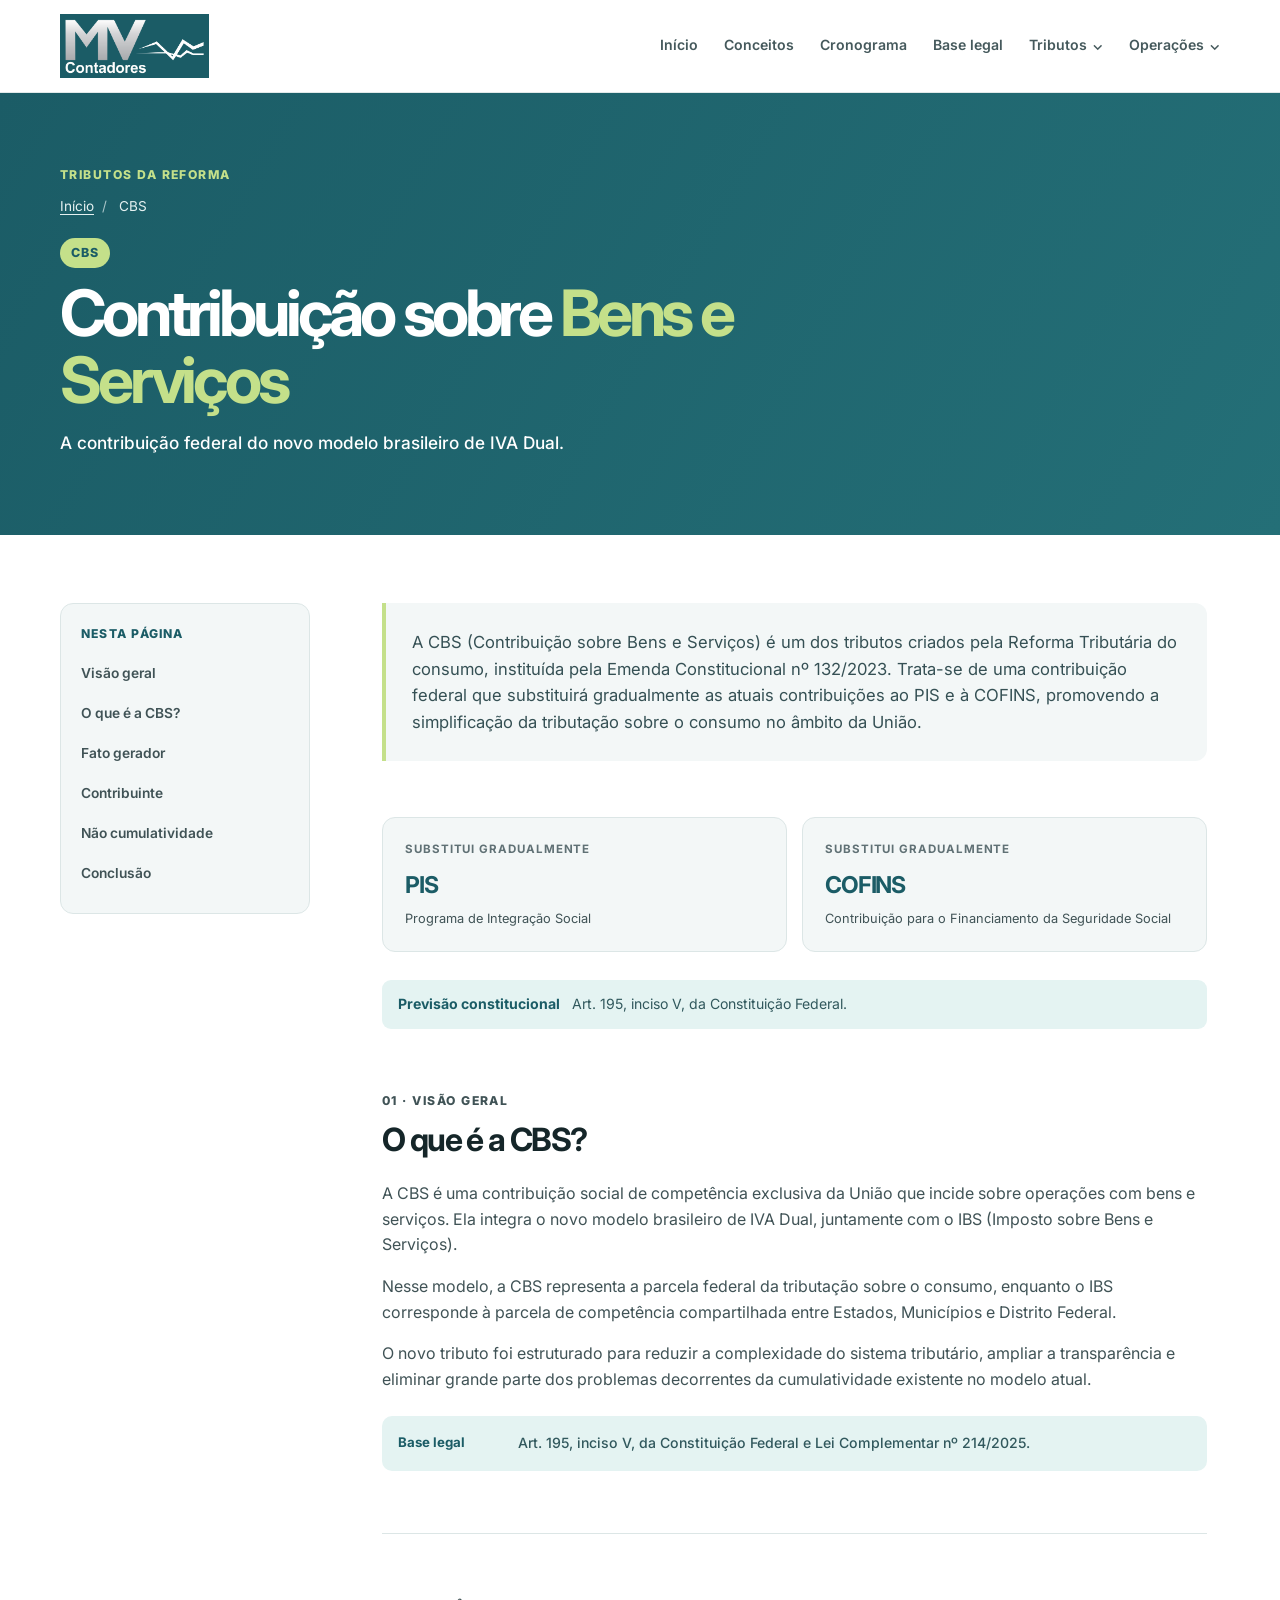
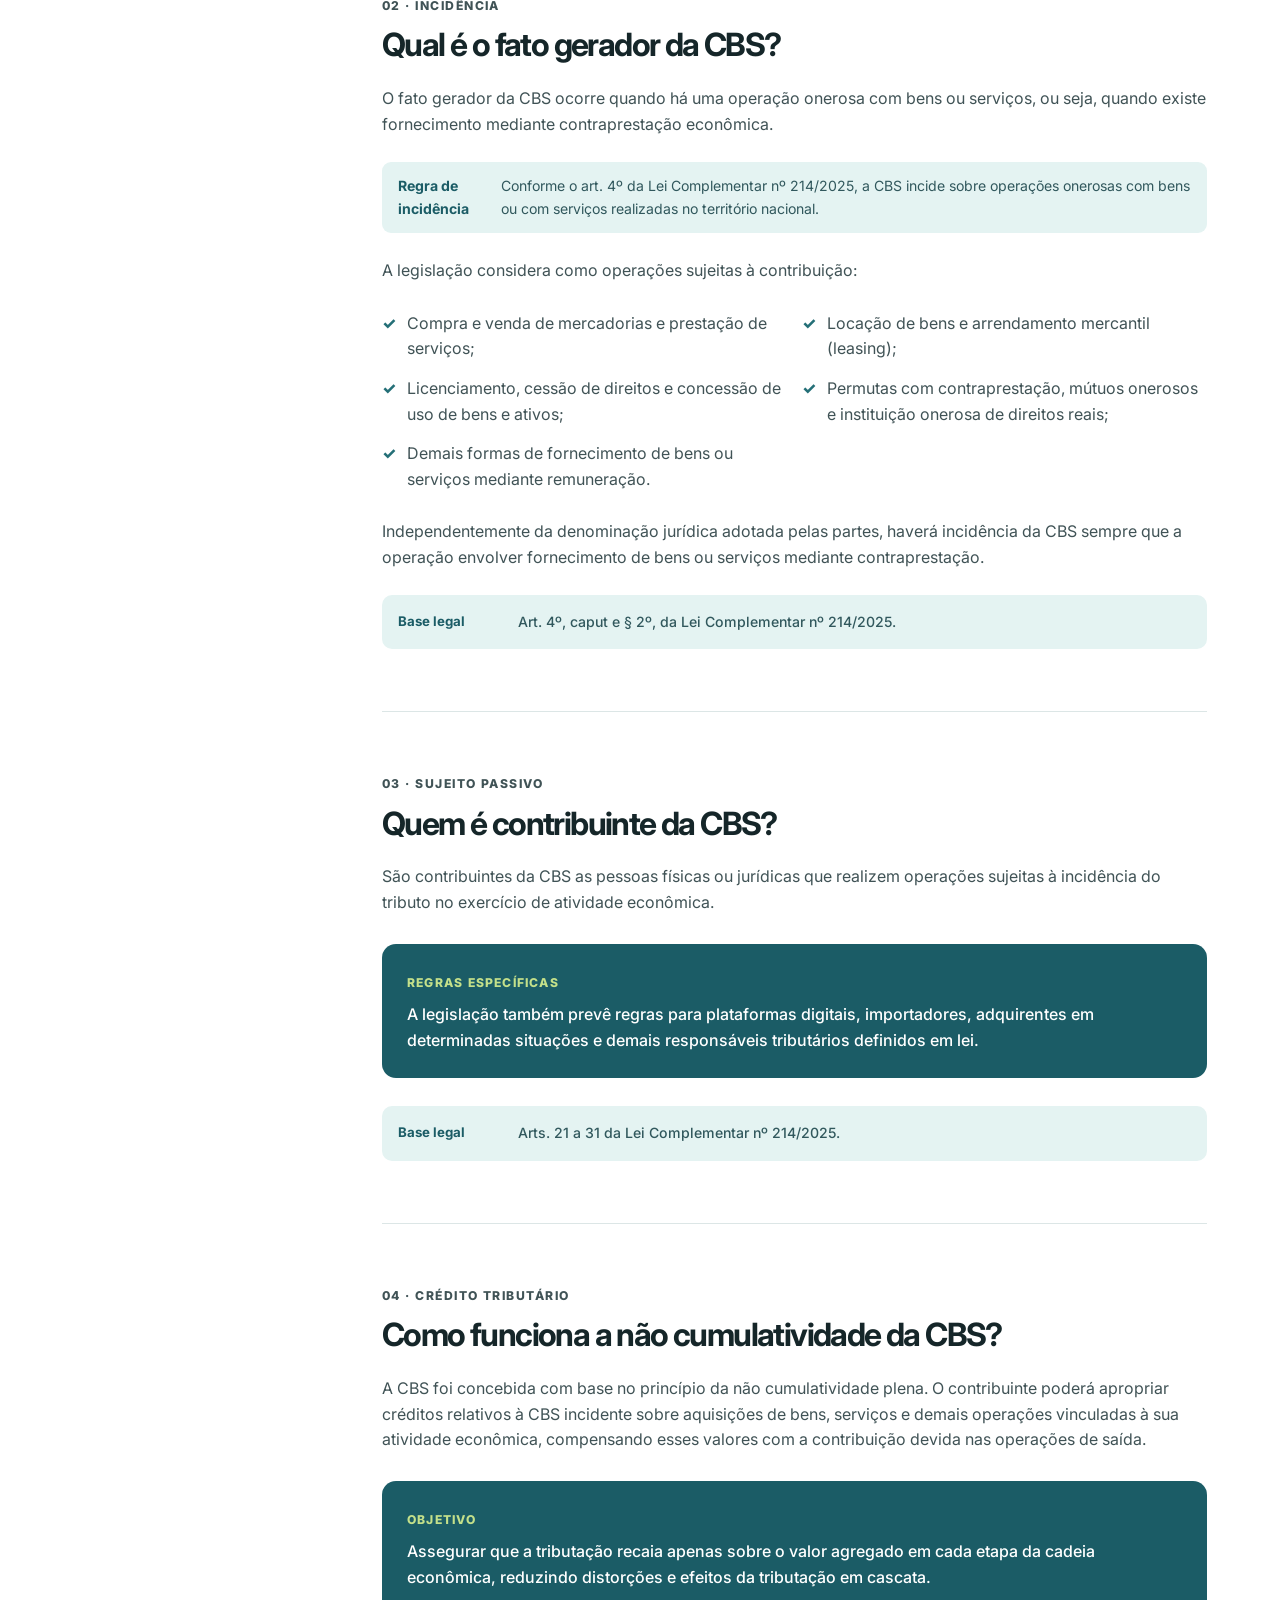
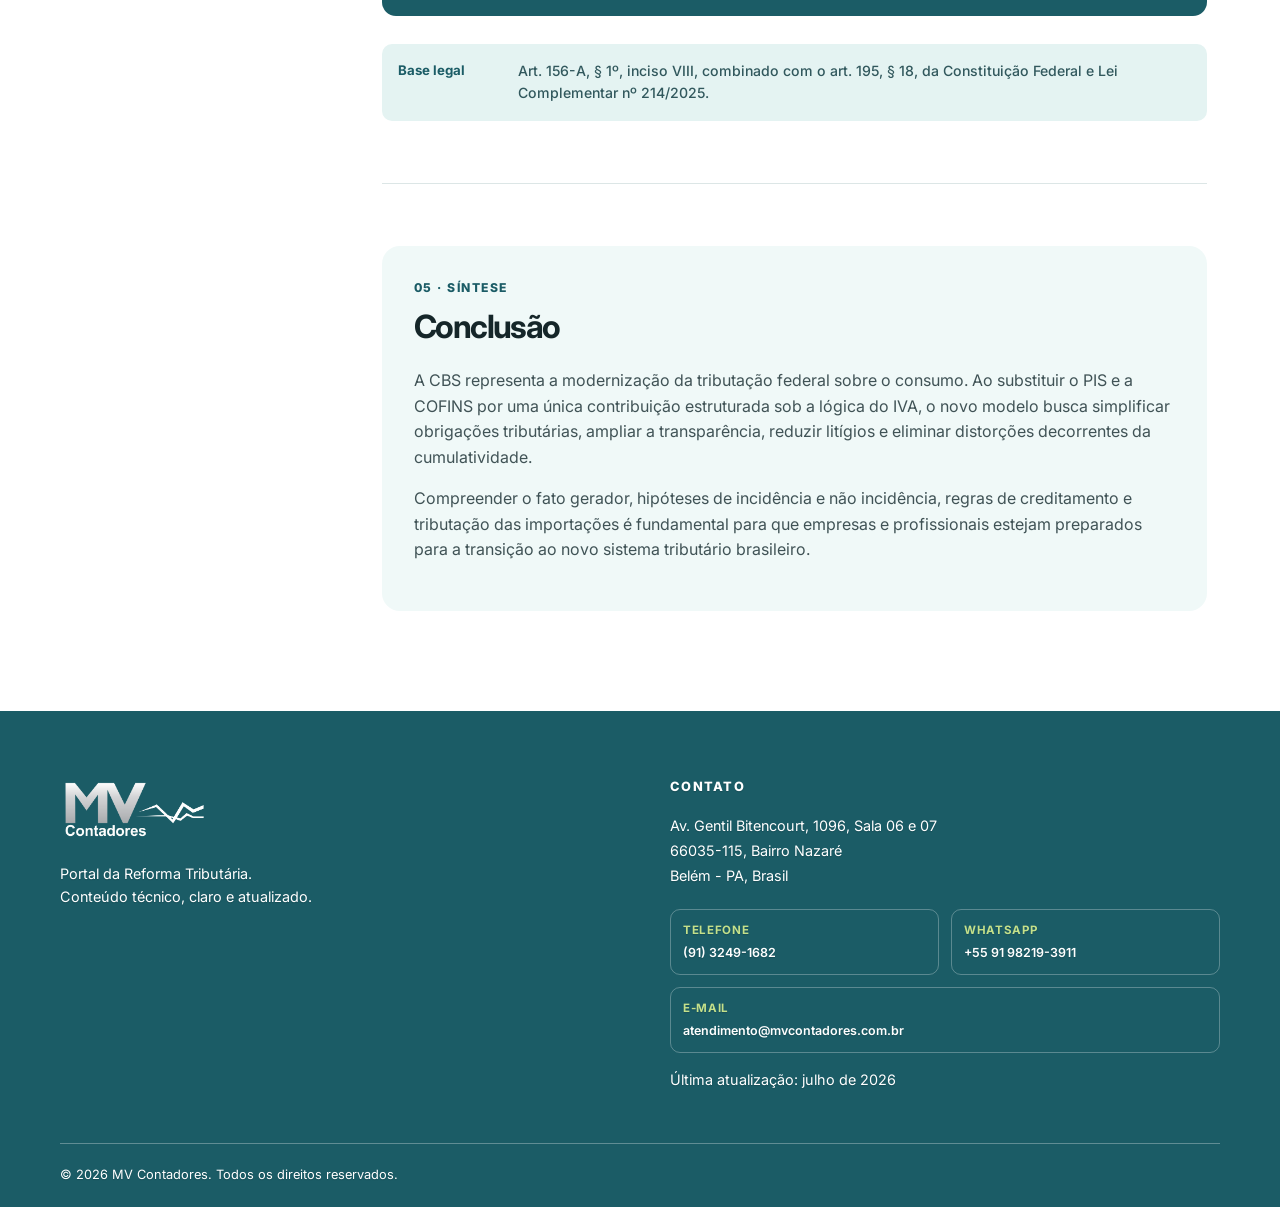
==== cbs.html @ 223dea52 "Add files via upload" ====
<!DOCTYPE html>
<html lang="pt-BR">
<head><meta charset="UTF-8" /><meta name="viewport" content="width=device-width, initial-scale=1.0" /><meta name="description" content="CBS: o que é, fato gerador, contribuinte e não cumulatividade." /><title>CBS | MV Contadores</title><link rel="preconnect" href="https://fonts.googleapis.com" /><link rel="preconnect" href="https://fonts.gstatic.com" crossorigin /><link href="https://fonts.googleapis.com/css2?family=Inter:wght@400;500;600;700;800&display=swap" rel="stylesheet" /><link rel="stylesheet" href="style.css" /></head>
<body>
  <a class="skip-link" href="#conteudo">Pular para o conteúdo</a>
  <header class="site-header"><div class="container header-content"><a class="brand" href="index.html"><img class="brand-logo" src="IMG/logo-escritorio.png" alt="Logo do escritório" onerror="this.style.display='none';this.nextElementSibling.style.display='inline'" /><span class="brand-name logo-fallback">Logo do escritório</span></a><button class="menu-toggle" type="button" aria-expanded="false" aria-controls="main-nav"><span class="sr-only">Abrir menu</span><span></span><span></span><span></span></button><nav id="main-nav" class="main-nav" aria-label="Navegação principal"><a href="index.html">Início</a><a href="conceitos.html">Conceitos</a><a href="https://sites.google.com/mvcontadores.com.br/mvreformatributria/cronograma-da-reforma-tribut%C3%A1ria">Cronograma</a><a href="base-legal.html">Base legal</a><details class="nav-dropdown"><summary>Tributos</summary><div class="dropdown-menu"><a href="ibs.html">IBS</a><a class="active" href="cbs.html">CBS</a><a href="https://sites.google.com/mvcontadores.com.br/mvreformatributria/is">IS</a><a href="https://sites.google.com/mvcontadores.com.br/mvreformatributria/base-de-c%C3%A1lculo-do-ibs-e-da-cbs">Base de cálculo</a><a href="https://sites.google.com/mvcontadores.com.br/mvreformatributria/incid%C3%AAncia-e-n%C3%A3o-incid%C3%AAncia">Incidência e não incidência</a></div></details><details class="nav-dropdown"><summary>Operações</summary><div class="dropdown-menu"><a href="https://sites.google.com/mvcontadores.com.br/mvreformatributria/split-payment">Split Payment</a><a href="https://sites.google.com/mvcontadores.com.br/mvreformatributria/regras-operacionais-especiais">Regras operacionais especiais</a><a href="https://sites.google.com/mvcontadores.com.br/mvreformatributria/regimes-diferenciados">Regimes diferenciados</a><a href="https://sites.google.com/mvcontadores.com.br/mvreformatributria/novos-elementos-nf-e">Novos elementos NF-e</a></div></details></nav></div></header>
  <main id="conteudo">
    <section class="page-hero tax-page-hero cbs-page-hero"><div class="container"><p class="eyebrow">Tributos da Reforma</p><p class="breadcrumb"><a href="index.html">Início</a><span>/</span> CBS</p><span class="tax-hero-label">CBS</span><h1>Contribuição sobre <span>Bens e Serviços</span></h1><p>A contribuição federal do novo modelo brasileiro de IVA Dual.</p></div></section>
    <section class="section tax-page"><div class="container tax-page-grid"><aside class="concepts-index" aria-label="Nesta página"><p>Nesta página</p><a href="#visao-geral">Visão geral</a><a href="#o-que-e">O que é a CBS?</a><a href="#fato-gerador">Fato gerador</a><a href="#contribuinte">Contribuinte</a><a href="#nao-cumulatividade">Não cumulatividade</a><a href="#conclusao">Conclusão</a></aside><article class="article-content tax-article">
      <section id="visao-geral"><p class="article-intro">A CBS (Contribuição sobre Bens e Serviços) é um dos tributos criados pela Reforma Tributária do consumo, instituída pela Emenda Constitucional nº 132/2023. Trata-se de uma contribuição federal que substituirá gradualmente as atuais contribuições ao PIS e à COFINS, promovendo a simplificação da tributação sobre o consumo no âmbito da União.</p><div class="tax-replacement"><div><span>Substitui gradualmente</span><strong>PIS</strong><small>Programa de Integração Social</small></div><div><span>Substitui gradualmente</span><strong>COFINS</strong><small>Contribuição para o Financiamento da Seguridade Social</small></div></div><div class="legal-inline"><strong>Previsão constitucional</strong><span>Art. 195, inciso V, da Constituição Federal.</span></div></section>
      <section id="o-que-e" class="tax-section"><p class="eyebrow">01 · Visão geral</p><h2>O que é a CBS?</h2><p>A CBS é uma contribuição social de competência exclusiva da União que incide sobre operações com bens e serviços. Ela integra o novo modelo brasileiro de IVA Dual, juntamente com o IBS (Imposto sobre Bens e Serviços).</p><p>Nesse modelo, a CBS representa a parcela federal da tributação sobre o consumo, enquanto o IBS corresponde à parcela de competência compartilhada entre Estados, Municípios e Distrito Federal.</p><p>O novo tributo foi estruturado para reduzir a complexidade do sistema tributário, ampliar a transparência e eliminar grande parte dos problemas decorrentes da cumulatividade existente no modelo atual.</p><div class="importance"><strong>Base legal</strong><p>Art. 195, inciso V, da Constituição Federal e Lei Complementar nº 214/2025.</p></div></section>
      <section id="fato-gerador" class="tax-section"><p class="eyebrow">02 · Incidência</p><h2>Qual é o fato gerador da CBS?</h2><p>O fato gerador da CBS ocorre quando há uma operação onerosa com bens ou serviços, ou seja, quando existe fornecimento mediante contraprestação econômica.</p><div class="legal-inline"><strong>Regra de incidência</strong><span>Conforme o art. 4º da Lei Complementar nº 214/2025, a CBS incide sobre operações onerosas com bens ou com serviços realizadas no território nacional.</span></div><p>A legislação considera como operações sujeitas à contribuição:</p><ul class="feature-list tax-list"><li>Compra e venda de mercadorias e prestação de serviços;</li><li>Locação de bens e arrendamento mercantil (leasing);</li><li>Licenciamento, cessão de direitos e concessão de uso de bens e ativos;</li><li>Permutas com contraprestação, mútuos onerosos e instituição onerosa de direitos reais;</li><li>Demais formas de fornecimento de bens ou serviços mediante remuneração.</li></ul><p>Independentemente da denominação jurídica adotada pelas partes, haverá incidência da CBS sempre que a operação envolver fornecimento de bens ou serviços mediante contraprestação.</p><div class="importance"><strong>Base legal</strong><p>Art. 4º, caput e § 2º, da Lei Complementar nº 214/2025.</p></div></section>
      <section id="contribuinte" class="tax-section"><p class="eyebrow">03 · Sujeito passivo</p><h2>Quem é contribuinte da CBS?</h2><p>São contribuintes da CBS as pessoas físicas ou jurídicas que realizem operações sujeitas à incidência do tributo no exercício de atividade econômica.</p><div class="tax-highlight"><span>Regras específicas</span><p>A legislação também prevê regras para plataformas digitais, importadores, adquirentes em determinadas situações e demais responsáveis tributários definidos em lei.</p></div><div class="importance"><strong>Base legal</strong><p>Arts. 21 a 31 da Lei Complementar nº 214/2025.</p></div></section>
      <section id="nao-cumulatividade" class="tax-section"><p class="eyebrow">04 · Crédito tributário</p><h2>Como funciona a não cumulatividade da CBS?</h2><p>A CBS foi concebida com base no princípio da não cumulatividade plena. O contribuinte poderá apropriar créditos relativos à CBS incidente sobre aquisições de bens, serviços e demais operações vinculadas à sua atividade econômica, compensando esses valores com a contribuição devida nas operações de saída.</p><div class="tax-highlight"><span>Objetivo</span><p>Assegurar que a tributação recaia apenas sobre o valor agregado em cada etapa da cadeia econômica, reduzindo distorções e efeitos da tributação em cascata.</p></div><div class="importance"><strong>Base legal</strong><p>Art. 156-A, § 1º, inciso VIII, combinado com o art. 195, § 18, da Constituição Federal e Lei Complementar nº 214/2025.</p></div></section>
      <section id="conclusao" class="tax-section tax-conclusion"><p class="eyebrow">05 · Síntese</p><h2>Conclusão</h2><p>A CBS representa a modernização da tributação federal sobre o consumo. Ao substituir o PIS e a COFINS por uma única contribuição estruturada sob a lógica do IVA, o novo modelo busca simplificar obrigações tributárias, ampliar a transparência, reduzir litígios e eliminar distorções decorrentes da cumulatividade.</p><p>Compreender o fato gerador, hipóteses de incidência e não incidência, regras de creditamento e tributação das importações é fundamental para que empresas e profissionais estejam preparados para a transição ao novo sistema tributário brasileiro.</p></section>
    </article></div></section>
  </main>
  <footer class="site-footer" data-site-footer></footer><script src="footer.js"></script><script>const toggle=document.querySelector('.menu-toggle'),nav=document.querySelector('.main-nav');toggle.addEventListener('click',()=>{const open=nav.classList.toggle('is-open');toggle.setAttribute('aria-expanded',open)});const dropdowns=[...document.querySelectorAll('.nav-dropdown')];dropdowns.forEach(dropdown=>dropdown.addEventListener('toggle',()=>{if(dropdown.open)dropdowns.forEach(other=>{if(other!==dropdown)other.open=false})}));document.addEventListener('click',event=>{if(!event.target.closest('.nav-dropdown'))dropdowns.forEach(dropdown=>dropdown.open=false)});</script>
</body>
</html>
---- style.css ----
/* =========================================================
   MV CONTADORES | PORTAL DA REFORMA TRIBUTÁRIA
   CORES: altere as variáveis abaixo para adaptar a identidade visual.
   ========================================================= */
:root {
  /* Verde-petróleo extraído do fundo da logo MV Contadores. */
  --teal-900: #1b5c66;
  --teal-800: #1b5961;
  --teal-700: #246f77;
  --teal-500: #33858c;
  --teal-100: #dff3f2;
  --green: #80b833;
  --ink: #152629;
  --muted: #607175;
  --line: #dce6e6;
  --surface: #ffffff;
  --surface-muted: #f3f7f7;
  /* Fundo único de cabeçalho para todas as páginas internas. */
  --page-hero-background: linear-gradient(120deg, var(--teal-900), var(--teal-700));
  --shadow: 0 14px 38px rgba(7, 63, 67, .10);
  --radius: 18px;
  --max-width: 1160px;
}

* { box-sizing: border-box; }
html { scroll-behavior: smooth; scroll-padding-top: 84px; }
body { margin: 0; color: var(--ink); background: var(--surface); font-family: Inter, Arial, sans-serif; line-height: 1.6; }
a { color: inherit; text-decoration: none; }
.container { width: min(calc(100% - 40px), var(--max-width)); margin-inline: auto; }
.sr-only { position: absolute; width: 1px; height: 1px; padding: 0; margin: -1px; overflow: hidden; clip: rect(0, 0, 0, 0); white-space: nowrap; border: 0; }
.skip-link { position: fixed; left: 12px; top: -50px; z-index: 100; padding: 10px 16px; color: white; background: var(--teal-900); border-radius: 8px; }
.skip-link:focus { top: 12px; }

/* Cabeçalho */
.site-header { position: sticky; top: 0; z-index: 20; border-bottom: 1px solid rgba(220,230,230,.85); background: rgba(255,255,255,.94); backdrop-filter: blur(14px); }
.header-content { display: flex; min-height: 92px; align-items: center; justify-content: space-between; gap: 24px; }
.brand { display: inline-flex; align-items: center; gap: 10px; color: var(--teal-900); font-size: 1.05rem; letter-spacing: -.03em; white-space: nowrap; }
.brand-mark { display: grid; width: 36px; height: 36px; place-items: center; border-radius: 10px; color: white; background: linear-gradient(135deg, var(--teal-700), var(--teal-900)); font-size: .78rem; font-weight: 800; letter-spacing: -.08em; }
.brand-name strong { font-weight: 800; }
/* LOGO: coloque logo-escritorio.png na mesma pasta deste arquivo. */
.brand-logo { display: block; width: 188px; height: 64px; object-fit: contain; object-position: left center; }
.logo-fallback { display: none; font-weight: 700; }
.main-nav { display: flex; align-items: center; gap: 26px; font-size: .88rem; font-weight: 600; color: #45595c; }
.main-nav a { padding: 7px 0; border-bottom: 2px solid transparent; transition: color .2s, border-color .2s; }
.main-nav a:hover, .main-nav a.active { color: var(--teal-700); border-color: var(--green); }
.nav-dropdown { position: relative; }.nav-dropdown summary { padding: 7px 0; cursor: pointer; list-style: none; border-bottom: 2px solid transparent; }.nav-dropdown summary::-webkit-details-marker { display: none; }.nav-dropdown summary::after { content: "⌄"; margin-left: 5px; font-size: .9rem; }.nav-dropdown[open] summary, .nav-dropdown summary:hover { color: var(--teal-700); border-color: var(--green); }.dropdown-menu { position: absolute; top: calc(100% + 11px); right: 0; display: grid; min-width: 240px; padding: 9px; border: 1px solid var(--line); border-radius: 12px; background: white; box-shadow: var(--shadow); }.dropdown-menu a { padding: 9px 11px; border: 0; border-radius: 7px; font-size: .82rem; white-space: nowrap; }.dropdown-menu a:hover { background: var(--surface-muted); }
.menu-toggle { display: none; border: 0; background: none; cursor: pointer; }

/* Hero */
.hero { position: relative; overflow: hidden; color: white; background: linear-gradient(120deg, var(--teal-900), var(--teal-700)); }
.hero::after { content: ""; position: absolute; inset: 0; pointer-events: none; opacity: .35; background: radial-gradient(circle at 82% 18%, #65bd90 0 2%, transparent 23%), radial-gradient(circle at 92% 75%, #0bb0ab 0, transparent 24%); }
.hero-grid { position: relative; z-index: 1; display: grid; grid-template-columns: 1.3fr .7fr; align-items: center; gap: 60px; padding-block: 104px; }
.eyebrow { margin: 0 0 12px; color: var(--teal-700); font-size: .76rem; font-weight: 800; letter-spacing: .12em; text-transform: uppercase; }
.hero .eyebrow { color: #bde4cd; }
h1, h2, h3, p { margin-top: 0; }
h1 { max-width: 760px; margin-bottom: 22px; font-size: clamp(2.6rem, 5vw, 4.65rem); line-height: 1.04; letter-spacing: -.065em; }
h1 span { color: #c4e08a; }
h2 { margin-bottom: 0; font-size: clamp(1.8rem, 3vw, 2.7rem); line-height: 1.15; letter-spacing: -.05em; }
.hero-text { max-width: 650px; margin-bottom: 34px; color: #d6eeee; font-size: 1.1rem; }
.hero-actions { display: flex; flex-wrap: wrap; gap: 12px; }
.button { display: inline-flex; align-items: center; justify-content: center; min-height: 46px; padding: 0 21px; border: 1px solid transparent; border-radius: 9px; font-size: .9rem; font-weight: 700; transition: transform .2s, background .2s; }
.button:hover { transform: translateY(-2px); }
.button-primary { color: var(--teal-900); background: #c5e48d; }
.button-primary:hover { background: #d5eda9; }
.button-secondary { color: white; border-color: rgba(255,255,255,.45); }
.button-secondary:hover { background: rgba(255,255,255,.12); }
.hero-panel { padding: 27px; border: 1px solid rgba(255,255,255,.18); border-radius: var(--radius); background: rgba(2,45,48,.28); box-shadow: 0 18px 45px rgba(0,0,0,.13); }
.panel-label { margin-bottom: 18px; color: #bde4cd; font-size: .75rem; font-weight: 800; letter-spacing: .1em; text-transform: uppercase; }
.reference-list { display: grid; gap: 18px; }
.reference-list > * { position: relative; display: grid; grid-template-columns: 10px 1fr; column-gap: 10px; border-radius: 6px; transition: background .2s; }
.reference-list a:hover, .reference-list a:focus-visible { background: rgba(255,255,255,.10); outline: none; }
.reference-list strong, .reference-list small { grid-column: 2; }
.reference-list strong { font-size: .98rem; }.reference-list small { color: #cae6e4; font-size: .8rem; }.reference-dot { width: 7px; height: 7px; margin-top: 8px; border-radius: 50%; background: #c4e08a; }

/* Banners da página inicial: novos banners usam a mesma estrutura .carousel-slide. */
.banner-section { padding: 44px 0 20px; background: var(--surface-muted); }
.banner-carousel { overflow: hidden; border-radius: var(--radius); background: var(--teal-900); box-shadow: 0 18px 38px rgba(7,63,67,.14); }
.carousel-track { position: relative; min-height: 200px; }
.carousel-slide { position: absolute; inset: 0; display: block; opacity: 0; pointer-events: none; transform: scale(1.015); transition: opacity .45s ease, transform .45s ease; }
.carousel-slide.is-active { position: relative; opacity: 1; pointer-events: auto; transform: scale(1); }
.carousel-slide img { display: block; width: 100%; aspect-ratio: 2 / 1; object-fit: cover; object-position: center; }
.carousel-slide:focus-visible { outline: 4px solid var(--green); outline-offset: -4px; }
.carousel-controls { display: flex; justify-content: center; gap: 8px; padding: 12px; background: var(--teal-900); }
.carousel-dot { width: 8px; height: 8px; padding: 0; border: 0; border-radius: 50%; background: rgba(255,255,255,.48); cursor: pointer; transition: width .2s, background .2s; }
.carousel-dot.is-active { width: 26px; border-radius: 99px; background: #c4e08a; }

/* Componentes reutilizáveis */
.section { padding-block: 104px; }.section-sm { padding-block: 44px; }.section-muted { background: var(--surface-muted); }
.cards-grid { display: grid; gap: 20px; }.cards-grid-3 { grid-template-columns: repeat(3, 1fr); }
.info-card { padding: 28px; border: 1px solid var(--line); border-radius: 14px; background: white; box-shadow: 0 7px 22px rgba(7,63,67,.045); transition: transform .2s, box-shadow .2s, border-color .2s; }
.info-card:hover { border-color: #a9d5d3; box-shadow: var(--shadow); transform: translateY(-4px); }
.card-icon { display: inline-grid; width: 34px; height: 34px; place-items: center; margin-bottom: 18px; border-radius: 9px; color: var(--teal-700); background: var(--teal-100); font-size: .72rem; font-weight: 800; }
.info-card h2 { margin-bottom: 8px; font-size: 1.18rem; letter-spacing: -.035em; }.info-card p { margin-bottom: 16px; color: var(--muted); font-size: .9rem; }.card-link { color: var(--teal-700); font-size: .85rem; font-weight: 800; }
.content-grid { display: grid; grid-template-columns: .75fr 1.25fr; gap: 80px; }.prose { max-width: 720px; color: #405356; font-size: 1.04rem; }.prose p + p { margin-top: 20px; }
.section-heading { display: flex; justify-content: space-between; align-items: end; gap: 60px; margin-bottom: 40px; }.section-heading > p { max-width: 480px; margin: 0; color: var(--muted); }.section-heading-centered { align-items: center; flex-direction: column; gap: 16px; text-align: center; }.section-heading-centered > p { max-width: 640px; }
.tax-grid { display: grid; grid-template-columns: repeat(5, 1fr); gap: 12px; }.tax-card { min-height: 130px; padding: 20px; border: 1px solid var(--line); border-radius: 13px; background: white; }.tax-card strong { display: block; margin-bottom: 12px; color: var(--teal-700); font-size: 1.25rem; letter-spacing: -.05em; }.tax-card span { color: var(--muted); font-size: .78rem; }.section-note { max-width: 800px; margin: 28px auto 0; color: var(--muted); text-align: center; font-size: .92rem; }
.new-tax-grid { display: grid; grid-template-columns: repeat(3, 1fr); gap: 20px; }.new-tax-card { display: flex; min-height: 390px; flex-direction: column; padding: 29px; border: 1px solid var(--line); border-top: 5px solid var(--teal-500); border-radius: var(--radius); background: white; box-shadow: 0 8px 25px rgba(7,63,67,.045); transition: transform .2s, box-shadow .2s; }.new-tax-card:hover { box-shadow: var(--shadow); transform: translateY(-5px); }.new-tax-card.cbs { border-top-color: var(--teal-900); }.new-tax-card.is { border-top-color: var(--green); }.tax-tag { width: max-content; padding: 5px 10px; border-radius: 99px; color: var(--teal-700); background: var(--teal-100); font-size: .75rem; font-weight: 800; }.cbs .tax-tag { color: var(--teal-900); background: #e2ecec; }.is .tax-tag { color: #4e741d; background: #edf5dc; }.new-tax-card h3 { margin: 19px 0 12px; font-size: 1.32rem; line-height: 1.22; letter-spacing: -.04em; }.new-tax-card p { color: var(--muted); font-size: .9rem; }.replacement { display: flex; flex-wrap: wrap; gap: 7px; align-items: center; margin: auto 0 23px; }.replacement span { width: 100%; margin-bottom: 2px; color: var(--muted); font-size: .72rem; font-weight: 700; text-transform: uppercase; letter-spacing: .08em; }.replacement strong { padding: 4px 9px; border-radius: 6px; color: #455b5e; background: var(--surface-muted); font-size: .76rem; }
.legal-callout { display: grid; grid-template-columns: auto 1fr 1.15fr; gap: 30px; align-items: start; padding: 44px; border-radius: var(--radius); color: white; background: var(--teal-900); }.legal-icon { display: grid; width: 49px; height: 49px; place-items: center; border-radius: 12px; color: var(--teal-900); background: #c4e08a; font-size: 1.55rem; font-weight: 800; }.legal-copy .eyebrow { color: #c4e08a; }.legal-copy h2 { font-size: 1.7rem; }.legal-copy p:last-child { margin: 13px 0 0; color: #c8e2e1; font-size: .9rem; }.legal-list { display: grid; gap: 12px; padding: 0; margin: 0; list-style: none; }.legal-list li { padding: 12px 0; border-bottom: 1px solid rgba(255,255,255,.17); }.legal-list li:last-child { border-bottom: 0; }.legal-list strong, .legal-list span { display: block; }.legal-list strong { color: #d2eaa3; font-size: .8rem; }.legal-list span { color: #d9eeee; font-size: .83rem; }

/* Rodapé */
.site-footer { padding-top: 66px; color: #d4e5e6; background: var(--teal-900); font-size: .86rem; }.footer-content { display: grid; grid-template-columns: 1.5fr .8fr 1fr; gap: 50px; padding-bottom: 52px; }.brand-footer { color: white; }.site-footer .brand-mark { background: var(--teal-700); }.footer-content p { margin: 15px 0 0; }.footer-content a:not(.brand) { display: block; margin-top: 10px; transition: color .2s; }.footer-content a:hover { color: #d2eaa3; }.footer-title { margin: 0 0 12px !important; color: white; font-size: .78rem; font-weight: 800; letter-spacing: .1em; text-transform: uppercase; }.footer-update { color: #c1d8d9; }.footer-bottom { padding: 21px 0; border-top: 1px solid rgba(255,255,255,.20); color: #c1d8d9; font-size: .76rem; }
.site-footer .brand-logo { filter: none; }

/* Contraste reforçado para leitura nos fundos verde-petróleo. */
.hero-text { color: #fff; font-weight: 500; text-shadow: 0 1px 1px rgba(0,0,0,.16); }
.reference-list small { color: #fff; font-weight: 500; }
.legal-copy h2 { color: #fff; text-shadow: 0 1px 1px rgba(0,0,0,.18); }
.legal-copy p:last-child { color: #fff; font-size: .94rem; font-weight: 500; text-shadow: 0 1px 1px rgba(0,0,0,.16); }
.legal-list li { border-color: rgba(255,255,255,.30); }
.legal-list strong { font-size: .84rem; }
.legal-list span { color: #fff; font-size: .87rem; font-weight: 500; text-shadow: 0 1px 1px rgba(0,0,0,.16); }
.site-footer { color: #fff; font-size: .9rem; text-shadow: 0 1px 1px rgba(0,0,0,.16); }
.footer-content a:not(.brand) { font-weight: 500; }
.footer-title { font-size: .8rem; }
.footer-update, .footer-bottom { color: #fff; }
.footer-bottom { border-color: rgba(255,255,255,.30); font-size: .8rem; }
.footer-contact-expanded { grid-template-columns: minmax(260px, .85fr) minmax(340px, 1.15fr); align-items: start; }
.footer-contact { max-width: 550px; justify-self: end; width: 100%; }.footer-address { line-height: 1.75; }.contact-links { display: grid; grid-template-columns: repeat(2, 1fr); gap: 12px; margin-top: 21px; }.footer-content .contact-links a { display: grid; gap: 3px; min-height: 66px; margin: 0; padding: 11px 12px; border: 1px solid rgba(255,255,255,.28); border-radius: 10px; color: #fff; }.contact-links a:last-child { grid-column: 1 / -1; }.contact-links a:hover { border-color: #c4e08a; background: rgba(255,255,255,.08); }.contact-links strong { color: #c4e08a; font-size: .72rem; letter-spacing: .06em; text-transform: uppercase; }.contact-links span { font-size: .78rem; font-weight: 600; word-break: break-word; }

/* Página interna: Conceitos fundamentais */
.page-hero { padding: 72px 0 78px; color: white; background: var(--page-hero-background); }
.page-hero .eyebrow { color: #c4e08a; }.breadcrumb { margin: 0 0 20px; color: #e5f1f1; font-size: .85rem; }.breadcrumb a { text-decoration: underline; text-underline-offset: 3px; }.breadcrumb span { margin: 0 8px; opacity: .7; }.page-hero h1 { margin-bottom: 16px; font-size: clamp(2.5rem, 5vw, 4rem); }.page-hero h1 span { color: #c4e08a; }.page-hero > .container > p:last-child { max-width: 650px; margin-bottom: 0; color: #fff; font-size: 1.08rem; font-weight: 500; }
.concepts-layout { padding-block: 68px 100px; }.concepts-grid { display: grid; grid-template-columns: 250px minmax(0, 1fr); align-items: start; gap: 72px; }.concepts-index { position: sticky; top: 116px; padding: 20px; border: 1px solid var(--line); border-radius: 13px; background: var(--surface-muted); }.concepts-index p { margin-bottom: 10px; color: var(--teal-900); font-size: .76rem; font-weight: 800; letter-spacing: .1em; text-transform: uppercase; }.concepts-index a { display: block; padding: 9px 0; color: #405356; font-size: .86rem; font-weight: 600; }.concepts-index a:hover { color: var(--teal-700); }.article-content { max-width: 825px; }.article-intro { margin: 0 0 56px; padding: 26px; border-left: 4px solid #c4e08a; border-radius: 0 12px 12px 0; color: #355054; background: var(--surface-muted); font-size: 1.04rem; }.concept-section { scroll-margin-top: 116px; padding-bottom: 64px; margin-bottom: 64px; border-bottom: 1px solid var(--line); }.concept-section:last-child { padding-bottom: 0; margin-bottom: 0; border: 0; }.concept-section h2 { margin-bottom: 23px; font-size: 2rem; }.concept-section > p { color: #405356; }.legal-inline { display: flex; gap: 12px; align-items: center; margin: 25px 0; padding: 13px 16px; border-radius: 9px; color: #31585d; background: #e4f3f2; font-size: .88rem; }.legal-inline strong { color: var(--teal-900); }.definition-grid, .subjects-grid { display: grid; grid-template-columns: repeat(2, 1fr); gap: 15px; margin: 27px 0; }.definition-grid article, .subjects-grid article { padding: 22px; border: 1px solid var(--line); border-radius: 13px; background: white; }.definition-grid h3, .subjects-grid h3, .numbered-list h3 { margin-bottom: 8px; color: var(--teal-900); font-size: 1rem; }.definition-grid p, .subjects-grid p, .numbered-list p { margin: 0; color: var(--muted); font-size: .88rem; }.feature-list { display: grid; gap: 14px; padding: 0; margin: 27px 0; list-style: none; }.feature-list li { position: relative; padding-left: 25px; color: #405356; }.feature-list li::before { content: "✓"; position: absolute; left: 0; color: var(--teal-700); font-weight: 800; }.numbered-list { display: grid; gap: 13px; margin: 28px 0; }.numbered-list article { display: grid; grid-template-columns: 43px 1fr; gap: 16px; padding: 20px; border-radius: 13px; background: var(--surface-muted); }.numbered-list > article > span { display: grid; width: 38px; height: 38px; place-items: center; border-radius: 50%; color: var(--teal-900); background: #c4e08a; font-size: .76rem; font-weight: 800; }.article-summary { margin-top: 28px; padding: 25px; border-radius: 14px; color: white; background: var(--teal-900); }.article-summary strong { color: #c4e08a; font-size: .8rem; text-transform: uppercase; letter-spacing: .1em; }.article-summary p { margin: 10px 0 0; font-weight: 500; }
@media (max-width: 800px) { .page-hero { padding-block: 52px; }.concepts-grid { grid-template-columns: 1fr; gap: 35px; }.concepts-index { position: static; display: grid; grid-template-columns: repeat(2, 1fr); gap: 0 16px; }.concepts-index p { grid-column: 1 / -1; }.definition-grid, .subjects-grid { grid-template-columns: 1fr; } }
@media (max-width: 500px) { .concepts-layout { padding-block: 45px 70px; }.concepts-index { grid-template-columns: 1fr; }.article-intro { padding: 20px; }.legal-inline { align-items: flex-start; flex-direction: column; gap: 4px; }.concept-section h2 { font-size: 1.7rem; } }

/* Página interna: Base legal */
.legal-page { padding-block: 68px 100px; }.legal-page-grid { display: grid; grid-template-columns: 250px minmax(0, 1fr); align-items: start; gap: 72px; }.legal-article > p:not(.article-intro) { color: #405356; }.norms-overview { display: grid; grid-template-columns: repeat(4, 1fr); gap: 12px; margin: 42px 0 66px; padding: 25px; border-radius: var(--radius); background: var(--surface-muted); }.norms-overview .eyebrow { grid-column: 1 / -1; }.norms-overview div { padding: 15px; border-radius: 11px; background: white; }.norms-overview span, .norms-overview strong, .norms-overview small { display: block; }.norms-overview span { margin-bottom: 8px; color: var(--teal-700); font-size: .75rem; font-weight: 800; }.norms-overview strong { color: var(--teal-900); font-size: .87rem; line-height: 1.25; }.norms-overview small { margin-top: 6px; color: var(--muted); font-size: .72rem; }.legal-record { scroll-margin-top: 116px; margin-bottom: 48px; padding: 32px; border: 1px solid var(--line); border-radius: var(--radius); background: white; box-shadow: 0 8px 22px rgba(7,63,67,.04); }.record-heading { display: grid; grid-template-columns: 48px 1fr; gap: 16px; margin-bottom: 25px; }.record-heading > span { display: grid; width: 43px; height: 43px; place-items: center; border-radius: 11px; color: var(--teal-900); background: #c4e08a; font-size: .8rem; font-weight: 800; }.record-heading .eyebrow { margin-bottom: 5px; }.record-heading h2 { margin-bottom: 5px; font-size: 1.52rem; }.record-subtitle { margin: 0; color: var(--muted); font-size: .88rem; font-weight: 600; }.record-columns { display: grid; grid-template-columns: .75fr 1.25fr; gap: 34px; }.record-columns h3 { margin-bottom: 8px; color: var(--teal-900); font-size: .92rem; }.record-columns p, .record-columns li { color: #405356; font-size: .9rem; }.record-columns ul { display: grid; gap: 6px; margin: 0; padding-left: 20px; }.importance { display: grid; grid-template-columns: 105px 1fr; gap: 15px; margin-top: 24px; padding: 16px; border-radius: 10px; color: #31585d; background: #e4f3f2; }.importance strong { color: var(--teal-900); font-size: .83rem; }.importance p { margin: 0; font-size: .88rem; font-weight: 500; }
@media (max-width: 800px) { .legal-page-grid { grid-template-columns: 1fr; gap: 35px; }.norms-overview { grid-template-columns: repeat(2, 1fr); }.record-columns { grid-template-columns: 1fr; gap: 18px; } }
@media (max-width: 500px) { .legal-page { padding-block: 45px 70px; }.norms-overview { grid-template-columns: 1fr; margin-block: 32px 45px; }.legal-record { padding: 23px; }.record-heading { grid-template-columns: 40px 1fr; }.record-heading h2 { font-size: 1.28rem; }.importance { grid-template-columns: 1fr; gap: 5px; } }

/* Mantém o índice na lateral em tablets e telas com zoom; só empilha em celular estreito. */
@media (min-width: 561px) {
  .concepts-grid, .legal-page-grid { grid-template-columns: 250px minmax(0, 1fr); }
  .concepts-grid .concepts-index, .legal-page-grid .concepts-index { position: sticky; top: 116px; display: block; }
  .concepts-grid .concepts-index p, .legal-page-grid .concepts-index p { grid-column: auto; }
}

/* Página interna: IBS */
.tax-page-hero, .cbs-page-hero { background: var(--page-hero-background); }.tax-hero-label { display: inline-block; margin-bottom: 12px; padding: 5px 11px; border-radius: 99px; color: var(--teal-900); background: #c4e08a; font-size: .78rem; font-weight: 800; letter-spacing: .08em; }.tax-page { padding-block: 68px 100px; }.tax-page-grid { display: grid; grid-template-columns: 250px minmax(0, 1fr); align-items: start; gap: 72px; }.tax-replacement { display: grid; grid-template-columns: repeat(2, 1fr); gap: 15px; margin: 28px 0; }.tax-replacement div { padding: 22px; border: 1px solid var(--line); border-radius: 13px; background: var(--surface-muted); }.tax-replacement span, .tax-replacement strong, .tax-replacement small { display: block; }.tax-replacement span { margin-bottom: 8px; color: var(--muted); font-size: .72rem; font-weight: 700; text-transform: uppercase; letter-spacing: .08em; }.tax-replacement strong { color: var(--teal-900); font-size: 1.45rem; letter-spacing: -.05em; }.tax-replacement small { margin-top: 5px; color: #405356; font-size: .8rem; }.tax-section { scroll-margin-top: 116px; padding-bottom: 62px; margin-top: 62px; border-bottom: 1px solid var(--line); }.tax-section:last-child { border: 0; }.tax-section h2 { margin-bottom: 22px; font-size: 2rem; }.tax-section > p { color: #405356; }.tax-list { grid-template-columns: repeat(2, 1fr); }.tax-highlight { margin: 28px 0; padding: 25px; border-radius: 14px; color: white; background: var(--teal-900); }.tax-highlight span { color: #c4e08a; font-size: .76rem; font-weight: 800; letter-spacing: .1em; text-transform: uppercase; }.tax-highlight p { margin: 8px 0 0; font-size: 1rem; font-weight: 500; }.tax-conclusion { padding: 32px; border: 1px solid #b7dcd9; border-radius: var(--radius); background: #f0f9f8; }.tax-conclusion .eyebrow { color: var(--teal-900); }
@media (max-width: 800px) { .tax-page-grid { grid-template-columns: 1fr; gap: 35px; }.tax-list { grid-template-columns: 1fr; } }
@media (max-width: 500px) { .tax-page { padding-block: 45px 70px; }.tax-replacement { grid-template-columns: 1fr; }.tax-section h2 { font-size: 1.7rem; }.tax-conclusion { padding: 24px; } }
@media (min-width: 561px) { .tax-page-grid { grid-template-columns: 250px minmax(0, 1fr); }.tax-page-grid .concepts-index { position: sticky; top: 116px; display: block; } }

@media (max-width: 800px) {
  .menu-toggle { display: grid; gap: 4px; padding: 8px; }.menu-toggle span:not(.sr-only) { width: 22px; height: 2px; background: var(--teal-900); }
  .main-nav { position: absolute; top: 92px; left: 0; right: 0; display: none; align-items: stretch; flex-direction: column; gap: 0; padding: 12px 20px 20px; border-bottom: 1px solid var(--line); background: white; }.main-nav.is-open { display: flex; }.main-nav a { padding: 11px 0; }.nav-dropdown summary { padding: 11px 0; }.dropdown-menu { position: static; min-width: 0; margin: 0 0 5px; box-shadow: none; }.dropdown-menu a { padding: 9px 11px; }
  .hero-grid, .content-grid { grid-template-columns: 1fr; gap: 42px; }.hero-grid { padding-block: 72px; }.carousel-slide img { aspect-ratio: 16 / 9; object-position: 59% center; }.cards-grid-3, .new-tax-grid { grid-template-columns: 1fr; }.tax-grid { grid-template-columns: repeat(2, 1fr); }.section-heading { align-items: start; flex-direction: column; gap: 16px; }.section-heading-centered { align-items: center; }.legal-callout { grid-template-columns: auto 1fr; }.legal-list { grid-column: 1 / -1; }.footer-content, .footer-contact-expanded { grid-template-columns: 1fr 1fr; }.footer-contact { justify-self: stretch; }.contact-links { grid-template-columns: 1fr; }
}
@media (max-width: 500px) {
  .container { width: min(calc(100% - 28px), var(--max-width)); }.brand-logo { width: 150px; height: 54px; }.section { padding-block: 68px; }.section-sm { padding-block: 28px; }.hero-grid { padding-block: 60px; }.hero-panel, .legal-callout { padding: 25px; }.tax-grid, .footer-content { grid-template-columns: 1fr; }.legal-callout { grid-template-columns: 1fr; gap: 20px; }.legal-list { grid-column: auto; }.new-tax-card { min-height: 0; }
}
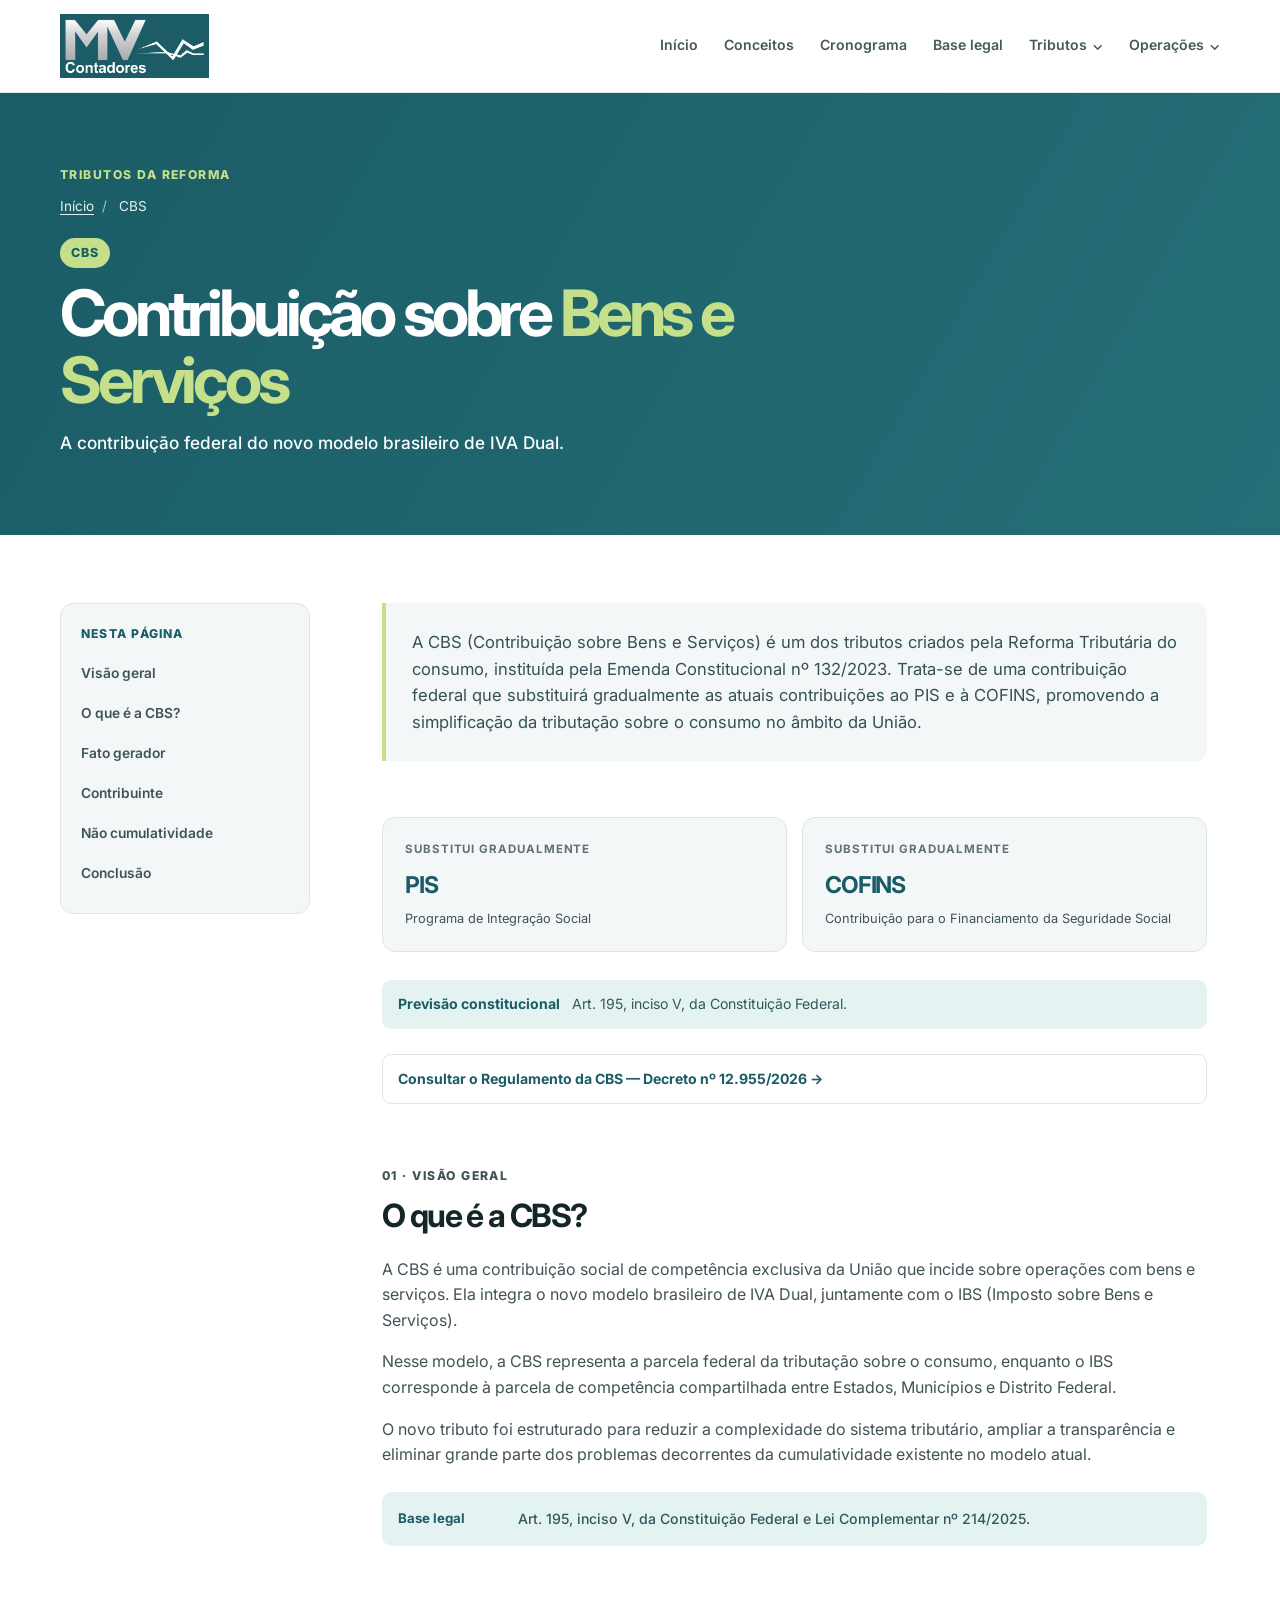
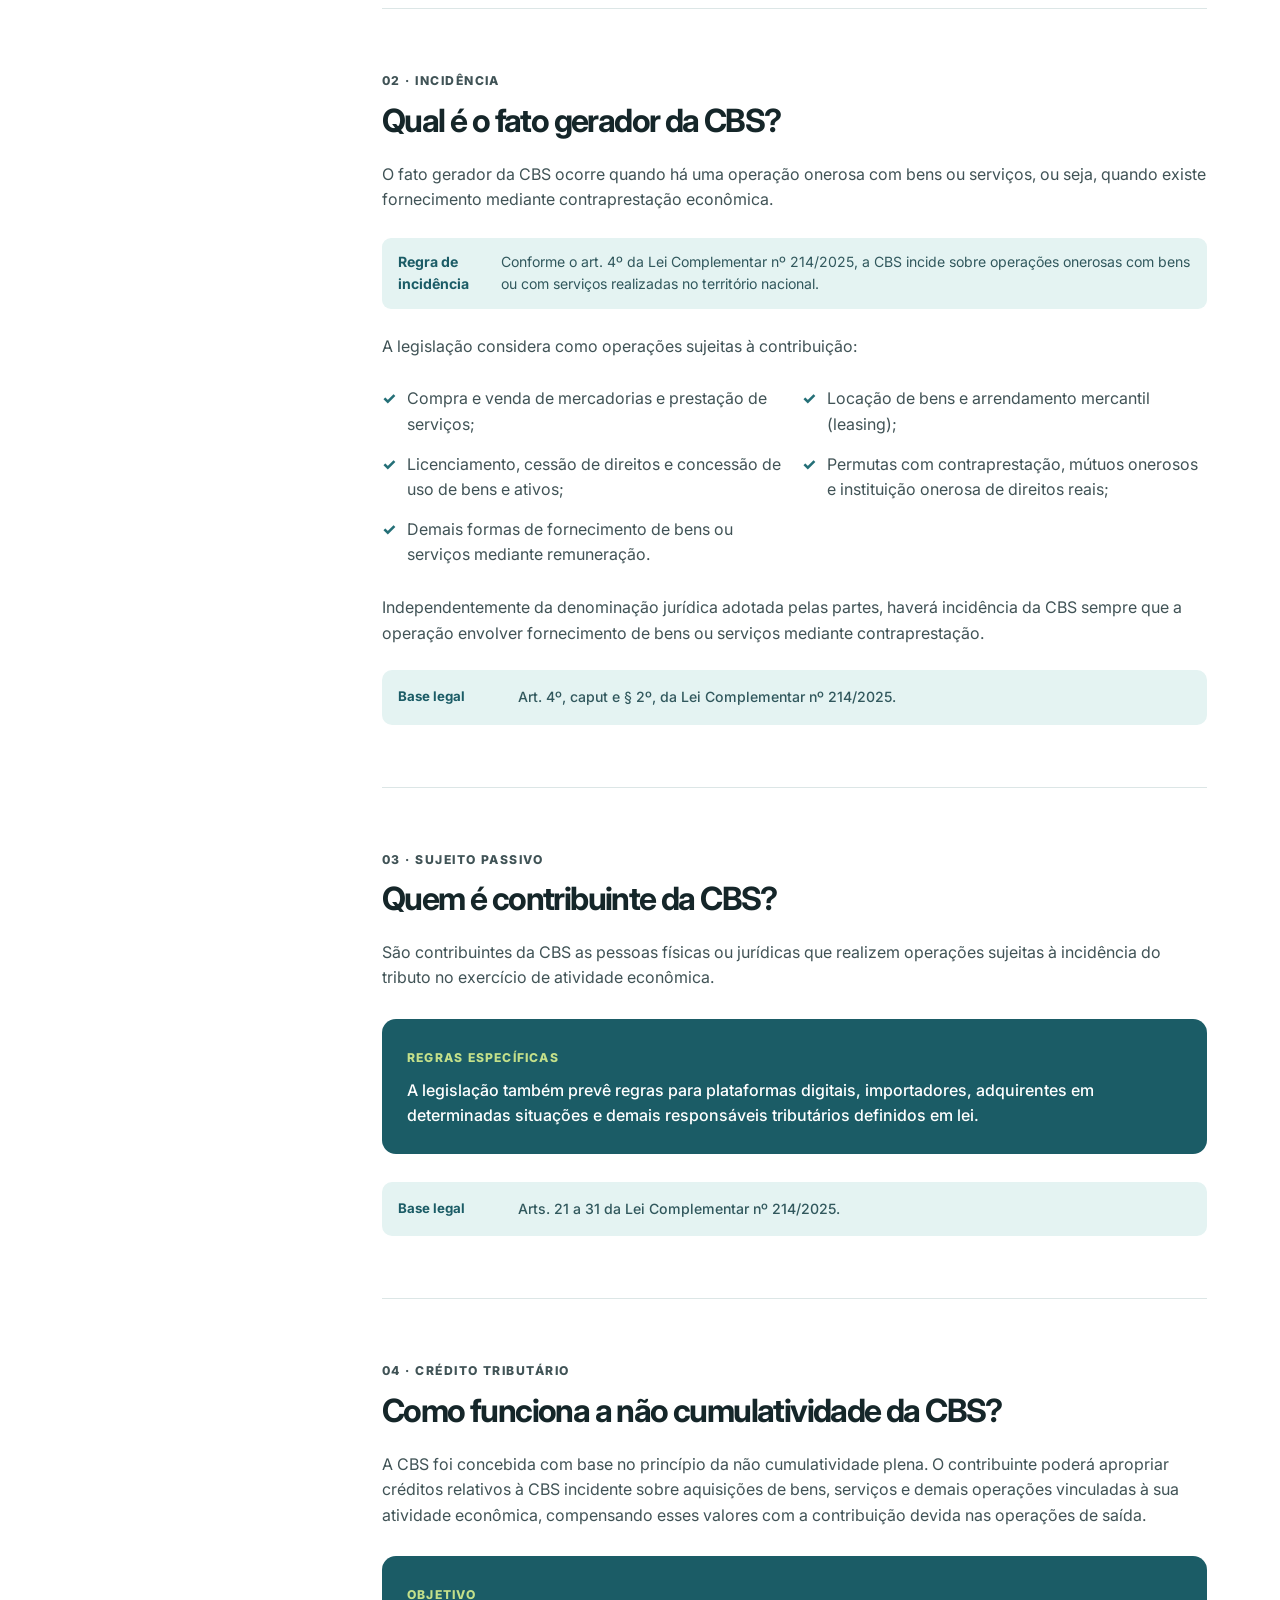
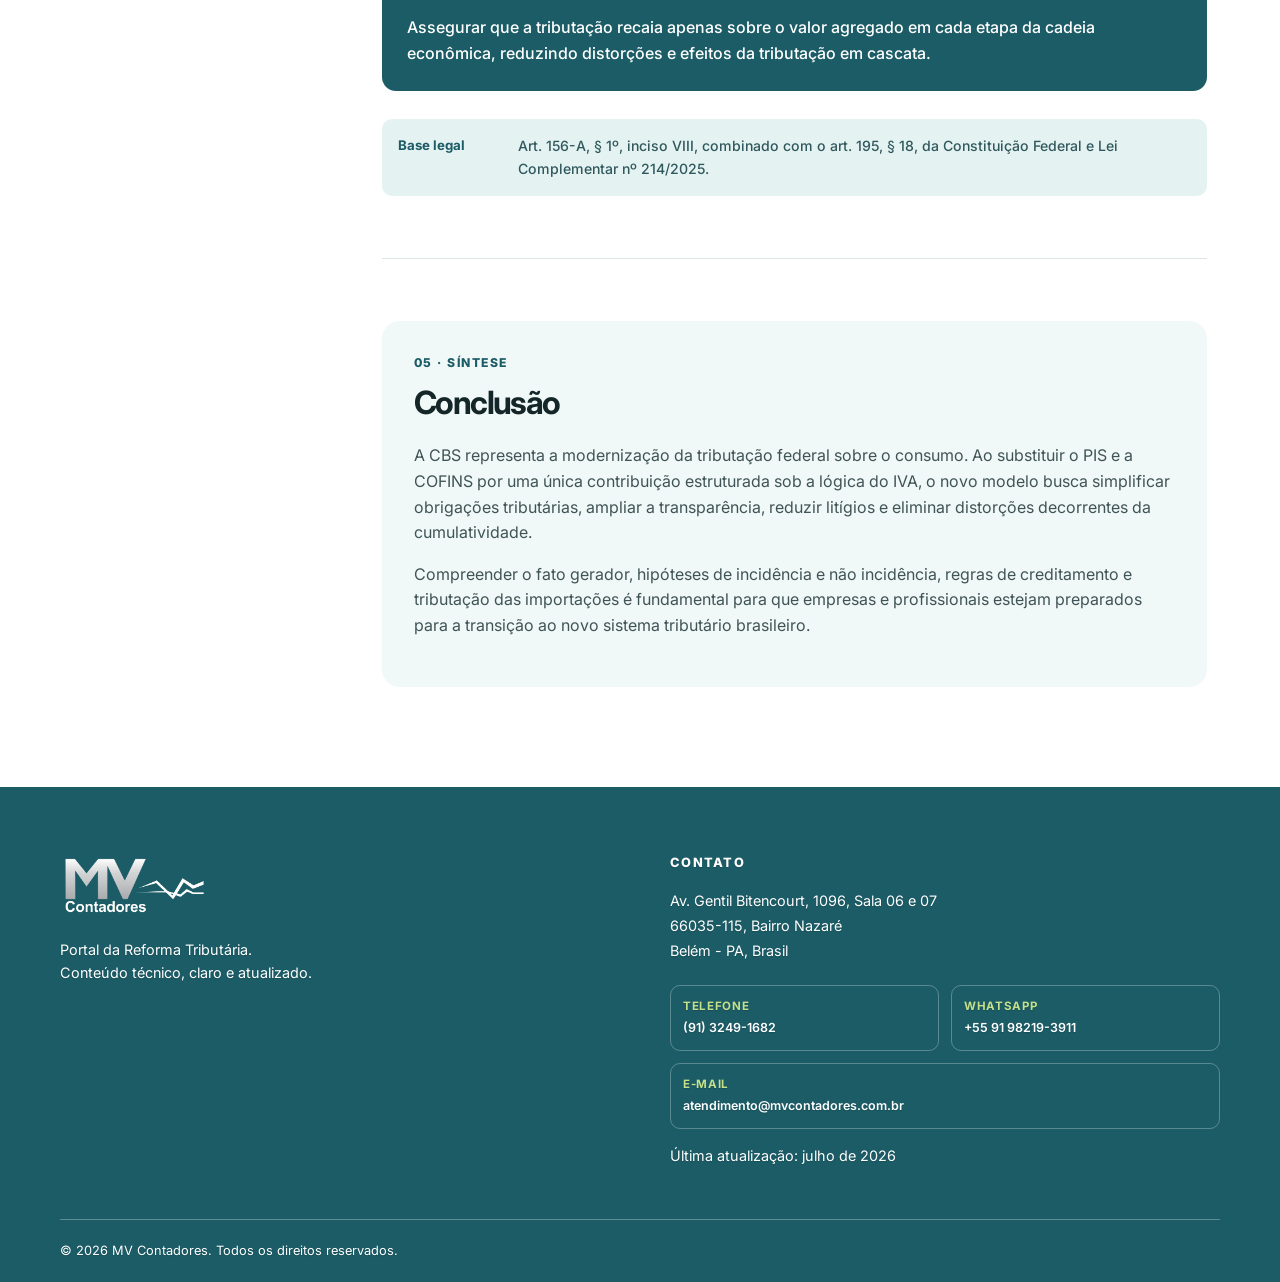
==== commit e8b54840: "Add files via upload" ====
--- a/cbs.html
+++ b/cbs.html
@@ -7,7 +7,7 @@
   <main id="conteudo">
     <section class="page-hero tax-page-hero cbs-page-hero"><div class="container"><p class="eyebrow">Tributos da Reforma</p><p class="breadcrumb"><a href="index.html">Início</a><span>/</span> CBS</p><span class="tax-hero-label">CBS</span><h1>Contribuição sobre <span>Bens e Serviços</span></h1><p>A contribuição federal do novo modelo brasileiro de IVA Dual.</p></div></section>
     <section class="section tax-page"><div class="container tax-page-grid"><aside class="concepts-index" aria-label="Nesta página"><p>Nesta página</p><a href="#visao-geral">Visão geral</a><a href="#o-que-e">O que é a CBS?</a><a href="#fato-gerador">Fato gerador</a><a href="#contribuinte">Contribuinte</a><a href="#nao-cumulatividade">Não cumulatividade</a><a href="#conclusao">Conclusão</a></aside><article class="article-content tax-article">
-      <section id="visao-geral"><p class="article-intro">A CBS (Contribuição sobre Bens e Serviços) é um dos tributos criados pela Reforma Tributária do consumo, instituída pela Emenda Constitucional nº 132/2023. Trata-se de uma contribuição federal que substituirá gradualmente as atuais contribuições ao PIS e à COFINS, promovendo a simplificação da tributação sobre o consumo no âmbito da União.</p><div class="tax-replacement"><div><span>Substitui gradualmente</span><strong>PIS</strong><small>Programa de Integração Social</small></div><div><span>Substitui gradualmente</span><strong>COFINS</strong><small>Contribuição para o Financiamento da Seguridade Social</small></div></div><div class="legal-inline"><strong>Previsão constitucional</strong><span>Art. 195, inciso V, da Constituição Federal.</span></div></section>
+      <section id="visao-geral"><p class="article-intro">A CBS (Contribuição sobre Bens e Serviços) é um dos tributos criados pela Reforma Tributária do consumo, instituída pela Emenda Constitucional nº 132/2023. Trata-se de uma contribuição federal que substituirá gradualmente as atuais contribuições ao PIS e à COFINS, promovendo a simplificação da tributação sobre o consumo no âmbito da União.</p><div class="tax-replacement"><div><span>Substitui gradualmente</span><strong>PIS</strong><small>Programa de Integração Social</small></div><div><span>Substitui gradualmente</span><strong>COFINS</strong><small>Contribuição para o Financiamento da Seguridade Social</small></div></div><div class="legal-inline"><strong>Previsão constitucional</strong><span>Art. 195, inciso V, da Constituição Federal.</span></div><div class="official-links"><a href="https://www.planalto.gov.br/ccivil_03/_ato2023-2026/2026/decreto/d12955.htm" target="_blank" rel="noopener noreferrer">Consultar o Regulamento da CBS — Decreto nº 12.955/2026 →</a></div></section>
       <section id="o-que-e" class="tax-section"><p class="eyebrow">01 · Visão geral</p><h2>O que é a CBS?</h2><p>A CBS é uma contribuição social de competência exclusiva da União que incide sobre operações com bens e serviços. Ela integra o novo modelo brasileiro de IVA Dual, juntamente com o IBS (Imposto sobre Bens e Serviços).</p><p>Nesse modelo, a CBS representa a parcela federal da tributação sobre o consumo, enquanto o IBS corresponde à parcela de competência compartilhada entre Estados, Municípios e Distrito Federal.</p><p>O novo tributo foi estruturado para reduzir a complexidade do sistema tributário, ampliar a transparência e eliminar grande parte dos problemas decorrentes da cumulatividade existente no modelo atual.</p><div class="importance"><strong>Base legal</strong><p>Art. 195, inciso V, da Constituição Federal e Lei Complementar nº 214/2025.</p></div></section>
       <section id="fato-gerador" class="tax-section"><p class="eyebrow">02 · Incidência</p><h2>Qual é o fato gerador da CBS?</h2><p>O fato gerador da CBS ocorre quando há uma operação onerosa com bens ou serviços, ou seja, quando existe fornecimento mediante contraprestação econômica.</p><div class="legal-inline"><strong>Regra de incidência</strong><span>Conforme o art. 4º da Lei Complementar nº 214/2025, a CBS incide sobre operações onerosas com bens ou com serviços realizadas no território nacional.</span></div><p>A legislação considera como operações sujeitas à contribuição:</p><ul class="feature-list tax-list"><li>Compra e venda de mercadorias e prestação de serviços;</li><li>Locação de bens e arrendamento mercantil (leasing);</li><li>Licenciamento, cessão de direitos e concessão de uso de bens e ativos;</li><li>Permutas com contraprestação, mútuos onerosos e instituição onerosa de direitos reais;</li><li>Demais formas de fornecimento de bens ou serviços mediante remuneração.</li></ul><p>Independentemente da denominação jurídica adotada pelas partes, haverá incidência da CBS sempre que a operação envolver fornecimento de bens ou serviços mediante contraprestação.</p><div class="importance"><strong>Base legal</strong><p>Art. 4º, caput e § 2º, da Lei Complementar nº 214/2025.</p></div></section>
       <section id="contribuinte" class="tax-section"><p class="eyebrow">03 · Sujeito passivo</p><h2>Quem é contribuinte da CBS?</h2><p>São contribuintes da CBS as pessoas físicas ou jurídicas que realizem operações sujeitas à incidência do tributo no exercício de atividade econômica.</p><div class="tax-highlight"><span>Regras específicas</span><p>A legislação também prevê regras para plataformas digitais, importadores, adquirentes em determinadas situações e demais responsáveis tributários definidos em lei.</p></div><div class="importance"><strong>Base legal</strong><p>Arts. 21 a 31 da Lei Complementar nº 214/2025.</p></div></section>
--- a/style.css
+++ b/style.css
@@ -150,3 +150,22 @@
 @media (max-width: 500px) {
   .container { width: min(calc(100% - 28px), var(--max-width)); }.brand-logo { width: 150px; height: 54px; }.section { padding-block: 68px; }.section-sm { padding-block: 28px; }.hero-grid { padding-block: 60px; }.hero-panel, .legal-callout { padding: 25px; }.tax-grid, .footer-content { grid-template-columns: 1fr; }.legal-callout { grid-template-columns: 1fr; gap: 20px; }.legal-list { grid-column: auto; }.new-tax-card { min-height: 0; }
 }
+
+/* Nestas páginas, os últimos tópicos continuam o conteúdo — sem caixa de conclusão. */
+#transicao.tax-conclusion, #terceiro-setor.tax-conclusion { padding: 0; border: 0; border-radius: 0; background: transparent; }
+
+/* Fluxo de valores usado na página Split Payment. */
+.payment-flow { display: grid; grid-template-columns: repeat(3, 1fr); gap: 14px; margin: 27px 0; }.payment-flow div { padding: 20px; border: 1px solid var(--line); border-radius: 13px; background: var(--surface-muted); }.payment-flow span, .payment-flow strong { display: block; }.payment-flow span { margin-bottom: 8px; color: var(--muted); font-size: .75rem; font-weight: 700; }.payment-flow strong { color: var(--teal-900); font-size: 1.15rem; letter-spacing: -.03em; }
+@media (max-width: 600px) { .payment-flow { grid-template-columns: 1fr; } }
+
+/* Ordem de prevalência de benefícios fiscais. */
+.priority-list { display: grid; gap: 9px; margin: 26px 0; }.priority-list div { display: grid; grid-template-columns: 38px 1fr; gap: 12px; align-items: center; padding: 14px 16px; border: 1px solid var(--line); border-radius: 10px; background: var(--surface-muted); }.priority-list span { display: grid; width: 30px; height: 30px; place-items: center; border-radius: 50%; color: var(--teal-900); background: #c4e08a; font-size: .72rem; font-weight: 800; }.priority-list strong { color: #365256; font-size: .9rem; }
+
+/* Alertas e checklist da página de novos elementos da NF-e. */
+.alert-panel { margin-bottom: 32px; padding: 30px; border: 1px solid #d9eaa8; border-left: 6px solid #c4e08a; border-radius: var(--radius); color: white; background: var(--teal-900); }.alert-panel .eyebrow { color: #c4e08a; }.alert-panel h2 { margin-bottom: 13px; font-size: 1.75rem; }.alert-panel p { margin-bottom: 18px; font-weight: 500; }.alert-link { color: #fff; font-weight: 800; text-decoration: underline; text-underline-offset: 4px; }.client-checklist { display: grid; gap: 11px; margin: 26px 0; }.client-checklist div { display: grid; grid-template-columns: 30px 1fr; gap: 10px; align-items: center; padding: 14px; border: 1px solid var(--line); border-radius: 10px; background: var(--surface-muted); }.client-checklist span { display: grid; width: 24px; height: 24px; place-items: center; border-radius: 50%; color: var(--teal-900); background: #c4e08a; font-weight: 800; }.client-checklist p { margin: 0; color: #405356; font-size: .9rem; font-weight: 600; }.xml-warning { margin: 24px 0; padding: 21px; border-radius: 12px; color: #755a16; background: #fff7dc; }.xml-warning strong { display: block; margin-bottom: 6px; }.xml-warning p { margin: 0; }.official-links { display: grid; gap: 10px; margin-top: 22px; }.official-links a { padding: 13px 15px; border: 1px solid var(--line); border-radius: 9px; color: var(--teal-900); background: white; font-size: .88rem; font-weight: 700; }.official-links a:hover { border-color: var(--teal-500); }
+
+/* Página: cronograma da transição. */
+.timeline-page { padding-block: 70px 100px; }.timeline-intro { display: flex; align-items: end; justify-content: space-between; gap: 30px; margin-bottom: 34px; }.timeline-intro h2, .regime-filter h2 { margin: 0 0 10px; font-size: clamp(1.8rem, 3vw, 2.45rem); }.timeline-intro p:not(.eyebrow):not(.update-badge) { max-width: 680px; margin: 0; color: #405356; }.update-badge { flex: 0 0 auto; margin: 0; padding: 9px 12px; border-radius: 99px; color: var(--teal-900); background: #e4f3f2; font-size: .78rem; font-weight: 800; }.timeline-alerts { display: grid; grid-template-columns: repeat(3, 1fr); gap: 15px; margin-bottom: 45px; }.timeline-alert { padding: 22px; border: 1px solid var(--line); border-radius: 14px; background: white; }.timeline-alert span, .timeline-alert strong { display: block; }.timeline-alert span { margin-bottom: 9px; font-size: .76rem; font-weight: 800; letter-spacing: .08em; text-transform: uppercase; }.timeline-alert strong { margin-bottom: 8px; color: var(--teal-900); font-size: 1rem; }.timeline-alert p { margin: 0; color: #405356; font-size: .87rem; }.alert-red { border-top: 5px solid #cb5d57; }.alert-red span { color: #a23b35; }.alert-yellow { border-top: 5px solid #d8a735; }.alert-yellow span { color: #8a6410; }.alert-green { border-top: 5px solid #78a94c; }.alert-green span { color: #4d792a; }.regime-filter { display: flex; align-items: center; justify-content: space-between; gap: 24px; padding: 25px; border-radius: var(--radius); background: var(--surface-muted); }.regime-filter .eyebrow { margin-bottom: 5px; }.filter-buttons { display: flex; flex-wrap: wrap; justify-content: end; gap: 8px; }.filter-buttons button { padding: 9px 12px; border: 1px solid var(--line); border-radius: 99px; color: #405356; background: white; font: inherit; font-size: .78rem; font-weight: 700; cursor: pointer; }.filter-buttons button:hover, .filter-buttons button.is-selected { border-color: var(--teal-700); color: white; background: var(--teal-700); }.timeline-help { margin: 16px 0 28px; color: var(--muted); font-size: .84rem; }.timeline { position: relative; display: grid; grid-template-columns: repeat(7, minmax(0, 1fr)); gap: 12px; align-items: start; padding-top: 16px; }.timeline::before { content: ""; position: absolute; z-index: 0; top: 47px; right: 6%; left: 6%; height: 3px; background: #c4e08a; }.timeline-card { position: relative; z-index: 1; min-width: 0; border: 1px solid var(--line); border-radius: 13px; background: white; transition: opacity .2s ease, transform .2s ease, box-shadow .2s ease; }.timeline-card summary { display: grid; min-height: 166px; padding: 16px; cursor: pointer; list-style: none; }.timeline-card summary::-webkit-details-marker { display: none; }.timeline-year { display: grid; width: 52px; height: 52px; place-items: center; margin-bottom: 20px; border: 4px solid #e8f4d4; border-radius: 50%; color: var(--teal-900); background: #c4e08a; font-size: .8rem; font-weight: 800; }.timeline-card summary strong, .timeline-card summary small { display: block; }.timeline-card summary strong { color: var(--teal-900); font-size: .92rem; line-height: 1.22; }.timeline-card summary small { margin-top: 7px; color: var(--muted); font-size: .72rem; font-weight: 600; line-height: 1.35; }.timeline-card summary b { position: absolute; right: 15px; bottom: 15px; color: var(--teal-700); font-size: 1rem; }.timeline-card[open] summary b { transform: rotate(45deg); }.timeline-card-content { padding: 0 16px 18px; color: #405356; font-size: .85rem; }.timeline-card-content p { margin-top: 0; }.timeline-card-content ul { display: grid; gap: 8px; margin: 14px 0 0; padding-left: 17px; }.timeline-card.is-muted { opacity: .3; transform: scale(.98); }.timeline-card:not(.is-muted):hover { box-shadow: 0 10px 22px rgba(7,63,67,.08); }.timeline-final .timeline-year { color: white; background: var(--teal-900); border-color: #d7efed; }.timeline-section { margin-top: 76px; }.operational-grid, .regime-cards { display: grid; grid-template-columns: repeat(3, 1fr); gap: 15px; margin-top: 24px; }.operational-grid article, .regime-cards article { padding: 24px; border: 1px solid var(--line); border-radius: 14px; background: white; }.operational-grid span, .regime-cards span { display: inline-block; margin-bottom: 14px; color: var(--teal-900); font-size: .75rem; font-weight: 800; letter-spacing: .08em; text-transform: uppercase; }.operational-grid h3, .regime-cards h3 { margin-bottom: 9px; color: var(--teal-900); font-size: 1.05rem; }.operational-grid p, .regime-cards p { margin: 0; color: #405356; font-size: .88rem; }.regime-cards { grid-template-columns: repeat(5, 1fr); }.regime-cards article { border-top-width: 5px; }.regime-real { border-top-color: #8c70ae !important; }.regime-presumido { border-top-color: #da8a3a !important; }.regime-simples { border-top-color: #77a749 !important; }.regime-mei { border-top-color: #9ba7a9 !important; }.regime-especificos { border-top-color: #3c8497 !important; }.preparation-list { display: grid; grid-template-columns: repeat(4, 1fr); gap: 13px; margin-top: 24px; }.preparation-list div { padding: 19px; border-radius: 13px; background: var(--surface-muted); }.preparation-list span { display: block; margin-bottom: 12px; color: var(--teal-700); font-size: .76rem; font-weight: 800; }.preparation-list p { margin: 0; color: #405356; font-size: .86rem; }.timeline-cta { display: flex; align-items: center; justify-content: space-between; gap: 24px; margin-top: 26px; padding: 25px; border-radius: var(--radius); color: white; background: var(--teal-900); }.timeline-cta strong { color: #c4e08a; font-size: 1.08rem; }.timeline-cta p { margin: 5px 0 0; font-size: .9rem; }.timeline-cta a { display: inline-block; flex: 0 0 auto; padding: 12px 16px; border-radius: 9px; color: var(--teal-900); background: #c4e08a; font-size: .86rem; font-weight: 800; }.timeline-notice { margin-top: 58px; padding: 24px; border-left: 5px solid #c4e08a; border-radius: 0 12px 12px 0; color: #405356; background: var(--surface-muted); font-size: .88rem; }.timeline-notice p { margin: 0; }.timeline-notice .official-source { margin-top: 13px; }.timeline-notice a { color: var(--teal-900); text-decoration: underline; text-underline-offset: 3px; font-weight: 700; }
+@media (max-width: 1120px) { .timeline { grid-template-columns: repeat(4, 1fr); }.timeline::before { display: none; }.regime-cards { grid-template-columns: repeat(3, 1fr); }.preparation-list { grid-template-columns: repeat(2, 1fr); } }
+@media (max-width: 800px) { .timeline-page { padding-block: 48px 75px; }.timeline-intro, .regime-filter, .timeline-cta { align-items: flex-start; flex-direction: column; }.filter-buttons { justify-content: start; }.timeline-alerts, .operational-grid { grid-template-columns: 1fr; }.timeline { grid-template-columns: repeat(2, 1fr); }.timeline-card summary { min-height: 142px; }.regime-cards { grid-template-columns: repeat(2, 1fr); } }
+@media (max-width: 500px) { .timeline { grid-template-columns: 1fr; gap: 12px; }.timeline-card summary { min-height: 0; }.timeline-year { margin-bottom: 12px; }.regime-cards, .preparation-list { grid-template-columns: 1fr; }.timeline-cta a { width: 100%; text-align: center; }.timeline-section { margin-top: 55px; } }
